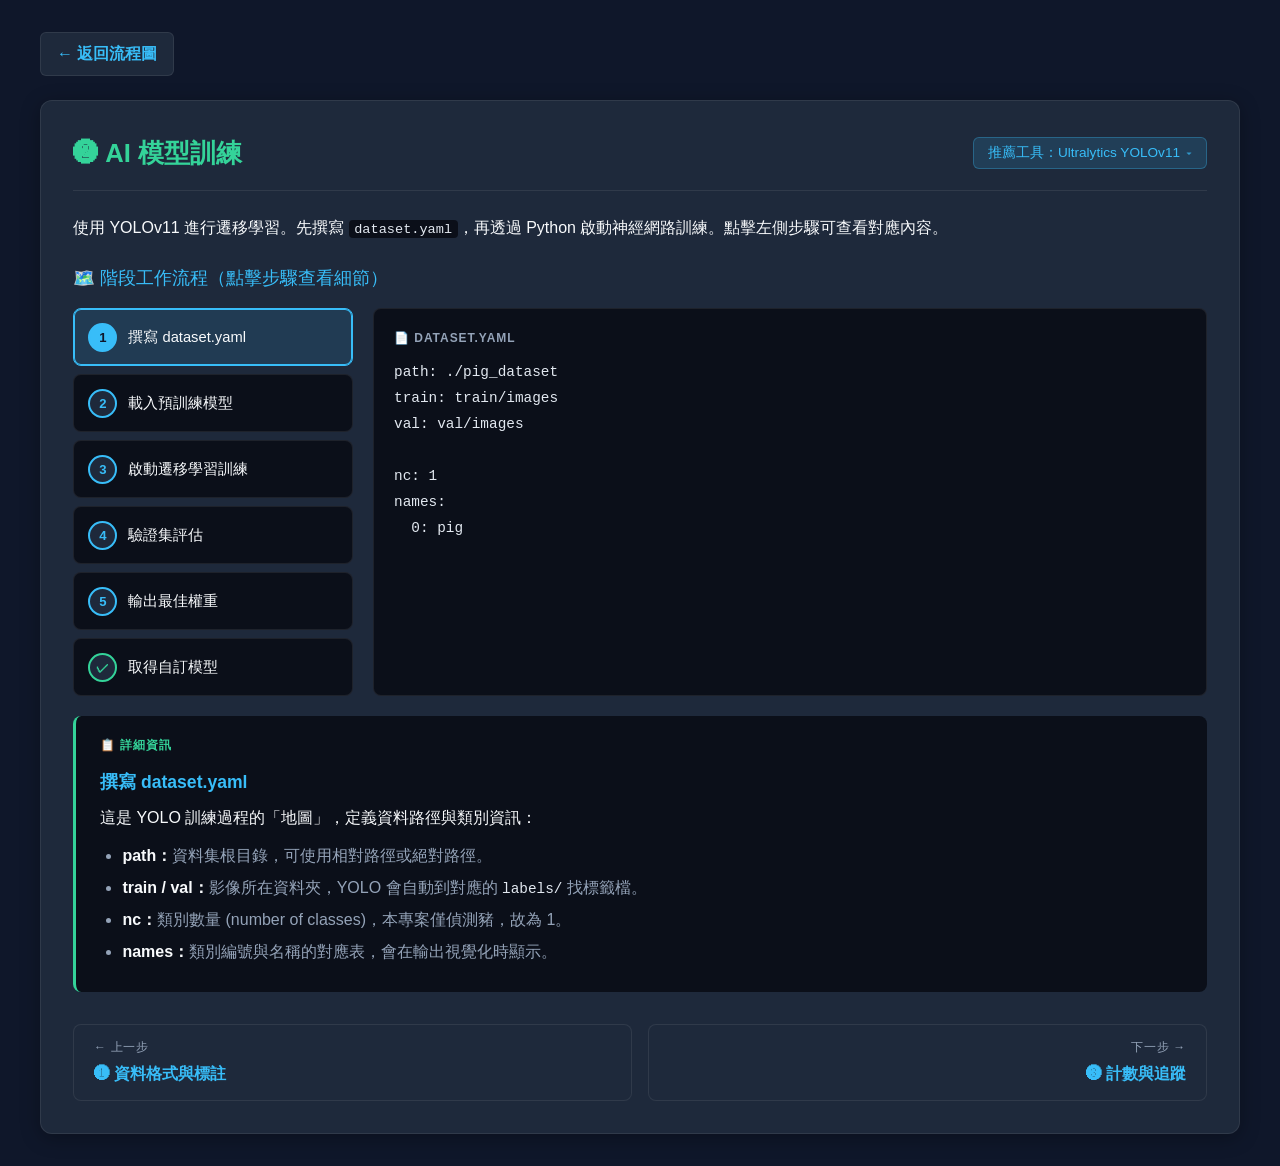
==== introduction/discriminative/stage2.html @ 11c0080a "feat: add interactive introduction site for AI pig recognition system Build a static site under intr" ====
<!DOCTYPE html>
<html lang="zh-TW">

<head>
  <meta charset="UTF-8">
  <meta name="viewport" content="width=device-width, initial-scale=1.0">
  <title>階段 2：AI 模型訓練 — 無人機 AI 豬隻辨識系統</title>
  <link rel="stylesheet" href="../styles.css">
</head>

<body>
  <div class="container">
    <a href="discriminative.html" class="back-link">← 返回流程圖</a>

    <div class="detail-panel">
      <div class="panel-header">
        <h2>❷ AI 模型訓練
          <button type="button" class="tool-badge-btn" onclick="document.getElementById('tools-dialog').showModal()">
            推薦工具：Ultralytics YOLOv11
          </button>
        </h2>
      </div>

      <dialog id="tools-dialog" class="tools-dialog">
        <div class="dialog-header">
          <h3>🔧 階段 2：模型訓練相關工具</h3>
          <button type="button" class="dialog-close" onclick="this.closest('dialog').close()" aria-label="關閉">×</button>
        </div>
        <div class="dialog-body">
          <p>本階段使用的訓練框架、底層工具與可選的實驗管理服務。</p>
          <table class="tools-table">
            <thead>
              <tr>
                <th>工具</th>
                <th>用途與特色</th>
                <th>連結</th>
              </tr>
            </thead>
            <tbody>
              <tr>
                <td class="tool-name">Ultralytics YOLO</td>
                <td class="tool-desc">YOLOv11 官方 Python 套件，提供訓練、驗證、推論、匯出一條龍 API。</td>
                <td class="tool-link"><a href="https://docs.ultralytics.com/" target="_blank" rel="noopener">前往 →</a></td>
              </tr>
              <tr>
                <td class="tool-name">PyTorch</td>
                <td class="tool-desc">YOLO 底層使用的深度學習框架，提供 GPU 加速張量運算與自動微分。</td>
                <td class="tool-link"><a href="https://pytorch.org/" target="_blank" rel="noopener">前往 →</a></td>
              </tr>
              <tr>
                <td class="tool-name">NVIDIA CUDA</td>
                <td class="tool-desc">GPU 平行運算工具包，PyTorch 透過它呼叫 NVIDIA 顯卡進行訓練加速。</td>
                <td class="tool-link"><a href="https://developer.nvidia.com/cuda-toolkit" target="_blank" rel="noopener">前往 →</a></td>
              </tr>
              <tr>
                <td class="tool-name">cuDNN</td>
                <td class="tool-desc">NVIDIA 深度神經網路加速程式庫，是 CUDA 上實作卷積等運算的關鍵元件。</td>
                <td class="tool-link"><a href="https://developer.nvidia.com/cudnn" target="_blank" rel="noopener">前往 →</a></td>
              </tr>
              <tr>
                <td class="tool-name">Weights &amp; Biases</td>
                <td class="tool-desc">可選的雲端實驗管理服務，記錄訓練曲線、超參數與模型版本，方便團隊協作。</td>
                <td class="tool-link"><a href="https://wandb.ai/" target="_blank" rel="noopener">前往 →</a></td>
              </tr>
              <tr>
                <td class="tool-name">TensorBoard</td>
                <td class="tool-desc">開源的訓練視覺化工具，可在本地檢視 loss、mAP 等指標曲線。</td>
                <td class="tool-link"><a href="https://www.tensorflow.org/tensorboard" target="_blank" rel="noopener">前往 →</a></td>
              </tr>
            </tbody>
          </table>
        </div>
      </dialog>
      <p>使用 YOLOv11 進行遷移學習。先撰寫 <code>dataset.yaml</code>，再透過 Python 啟動神經網路訓練。點擊左側步驟可查看對應內容。</p>

      <div class="section-title">🗺️ 階段工作流程（點擊步驟查看細節）</div>

      <div class="interactive-flow">
        <div class="step-buttons">
          <button class="step-btn active" data-step="1">
            <span class="step-num">1</span><span class="step-text">撰寫 dataset.yaml</span>
          </button>
          <button class="step-btn" data-step="2">
            <span class="step-num">2</span><span class="step-text">載入預訓練模型</span>
          </button>
          <button class="step-btn" data-step="3">
            <span class="step-num">3</span><span class="step-text">啟動遷移學習訓練</span>
          </button>
          <button class="step-btn" data-step="4">
            <span class="step-num">4</span><span class="step-text">驗證集評估</span>
          </button>
          <button class="step-btn" data-step="5">
            <span class="step-num">5</span><span class="step-text">輸出最佳權重</span>
          </button>
          <button class="step-btn final" data-step="6">
            <span class="step-num">✓</span><span class="step-text">取得自訂模型</span>
          </button>
        </div>

        <div class="step-preview">
          <div class="preview-content active" data-step="1">
            <div class="preview-label">📄 dataset.yaml</div>
            <pre><code>path: ./pig_dataset
train: train/images
val: val/images

nc: 1
names:
  0: pig</code></pre>
          </div>

          <div class="preview-content" data-step="2">
            <div class="preview-label">🐍 載入預訓練權重</div>
            <pre><code><span class="keyword">from</span> ultralytics <span class="keyword">import</span> YOLO

<span class="comment"># 載入官方 Nano 預訓練模型 (~5MB)</span>
model = YOLO(<span class="string">'yolo11n.pt'</span>)</code></pre>
          </div>

          <div class="preview-content" data-step="3">
            <div class="preview-label">🐍 train.py — 啟動訓練</div>
            <pre><code><span class="keyword">from</span> ultralytics <span class="keyword">import</span> YOLO

<span class="keyword">if</span> __name__ == <span class="string">'__main__'</span>:
    model = YOLO(<span class="string">'yolo11n.pt'</span>)

    model.train(
        data=<span class="string">'dataset.yaml'</span>,
        epochs=<span class="number">100</span>,
        imgsz=<span class="number">640</span>,
        device=<span class="number">0</span>  <span class="comment"># GPU index</span>
    )</code></pre>
          </div>

          <div class="preview-content" data-step="4">
            <div class="preview-label">📊 驗證指標示意</div>
            <div class="visual-block">
              <div class="visual-icon">📈</div>
              <div class="visual-title">每 epoch 自動評估</div>
              <div class="visual-sub">
                Ultralytics 會在每個 epoch 結束後對驗證集計算 mAP / Precision / Recall，並輸出 PR 曲線、混淆矩陣等圖表。
              </div>
              <div class="visual-chips">
                <span class="visual-chip">mAP@0.5</span>
                <span class="visual-chip">mAP@0.5:0.95</span>
                <span class="visual-chip">Precision</span>
                <span class="visual-chip">Recall</span>
              </div>
            </div>
          </div>

          <div class="preview-content" data-step="5">
            <div class="preview-label">📂 訓練輸出資料夾</div>
            <pre><code>runs/detect/train/
├── weights/
│   ├── best.pt        <span class="comment"># 驗證最佳權重 ⭐</span>
│   └── last.pt        <span class="comment"># 最後一個 epoch 權重</span>
├── results.csv        <span class="comment"># 每 epoch 指標</span>
├── confusion_matrix.png
├── PR_curve.png
└── train_batch0.jpg   <span class="comment"># 訓練樣本可視化</span></code></pre>
          </div>

          <div class="preview-content" data-step="6">
            <div class="preview-label">✅ 訓練完成</div>
            <div class="visual-block">
              <div class="visual-icon">🧠</div>
              <div class="visual-title">自訂豬隻偵測模型就緒</div>
              <div class="visual-sub">
                取得 <code>best.pt</code> 即可進入下一階段：串接 OpenCV 與 ByteTrack 進行即時計數與追蹤。
              </div>
              <div class="visual-chips">
                <span class="visual-chip">best.pt</span>
                <span class="visual-chip">ready for inference</span>
              </div>
            </div>
          </div>
        </div>
      </div>

      <div class="step-details">
        <div class="details-label">📋 詳細資訊</div>

        <div class="detail-content active" data-step="1">
          <h4>撰寫 dataset.yaml</h4>
          <p>這是 YOLO 訓練過程的「地圖」，定義資料路徑與類別資訊：</p>
          <ul>
            <li><strong>path：</strong>資料集根目錄，可使用相對路徑或絕對路徑。</li>
            <li><strong>train / val：</strong>影像所在資料夾，YOLO 會自動到對應的 <code>labels/</code> 找標籤檔。</li>
            <li><strong>nc：</strong>類別數量 (number of classes)，本專案僅偵測豬，故為 1。</li>
            <li><strong>names：</strong>類別編號與名稱的對應表，會在輸出視覺化時顯示。</li>
          </ul>
        </div>

        <div class="detail-content" data-step="2">
          <h4>載入預訓練模型</h4>
          <p>YOLOv11 共有 5 個尺寸可選，依算力與精度需求挑選：</p>
          <ul>
            <li><strong>yolo11n.pt (Nano)：</strong>~5MB，最快，適合無人機/邊緣裝置（本專案選用）。</li>
            <li><strong>yolo11s.pt (Small)：</strong>平衡型，精度提升明顯。</li>
            <li><strong>yolo11m.pt (Medium)：</strong>桌機級訓練的常見選擇。</li>
            <li><strong>yolo11l.pt / yolo11x.pt：</strong>大型/最大型，研究或雲端推論使用。</li>
          </ul>
          <p>使用預訓練權重作為起點即為「遷移學習」，可大幅降低資料量需求與訓練時間。</p>
        </div>

        <div class="detail-content" data-step="3">
          <h4>啟動遷移學習訓練</h4>
          <p>主要超參數說明：</p>
          <ul>
            <li><strong>epochs=100：</strong>訓練輪數。實務上會搭配 early stopping 自動收斂。</li>
            <li><strong>imgsz=640：</strong>輸入解析度。提高可增加小物件偵測能力，但 VRAM 與時間倍增。</li>
            <li><strong>device=0：</strong>指定 GPU 編號；多卡訓練可用 <code>device=[0,1]</code>。</li>
            <li><strong>batch、lr、optimizer：</strong>Ultralytics 預設已調至合理值，初期不必動。</li>
          </ul>
          <p>訓練期間會自動套用 Mosaic、隨機翻轉等資料增強策略。</p>
        </div>

        <div class="detail-content" data-step="4">
          <h4>驗證集評估</h4>
          <p>關鍵指標：</p>
          <ul>
            <li><strong>mAP@0.5：</strong>IoU 門檻 0.5 下的平均精度，最常引用的綜合指標。</li>
            <li><strong>mAP@0.5:0.95：</strong>更嚴格的標準（COCO 指標），反映框準確度。</li>
            <li><strong>Precision：</strong>預測為豬中真的是豬的比例（誤報率倒數）。</li>
            <li><strong>Recall：</strong>實際是豬中被找到的比例（漏報率倒數）。</li>
          </ul>
          <p>觀察 <code>results.csv</code> 中曲線是否仍在下降；若 val loss 上升而 train loss 下降，則為過擬合徵兆。</p>
        </div>

        <div class="detail-content" data-step="5">
          <h4>輸出最佳權重</h4>
          <p>訓練結束後檢視重點檔案：</p>
          <ul>
            <li><strong>best.pt：</strong>所有 epoch 中驗證 mAP 最高的版本，部署首選。</li>
            <li><strong>last.pt：</strong>最後一個 epoch 的權重，可用於後續續訓 (<code>resume=True</code>)。</li>
            <li><strong>results.csv / results.png：</strong>檢視訓練曲線、判斷收斂狀況。</li>
            <li><strong>confusion_matrix.png：</strong>檢視類別誤判分布（單類別時較不重要）。</li>
            <li><strong>val_batch*.jpg：</strong>視覺化驗證集預測，肉眼確認模型行為。</li>
          </ul>
        </div>

        <div class="detail-content" data-step="6">
          <h4>取得自訂模型</h4>
          <p>模型就緒後的建議：</p>
          <ul>
            <li><strong>離線驗證：</strong>在桌機端先用 <code>best.pt</code> 對未見過的測試影片做推論，確認效果。</li>
            <li><strong>版本管理：</strong>將 <code>best.pt</code> 連同 <code>dataset.yaml</code>、<code>results.csv</code> 一併存檔，便於回溯。</li>
            <li><strong>持續精進：</strong>蒐集模型表現不佳的樣本，加回訓練集進行第二輪 fine-tune。</li>
            <li><strong>進入下一階段：</strong>準備好後即可進入 Stage 3，串接 OpenCV 與 ByteTrack。</li>
          </ul>
        </div>
      </div>

      <nav class="detail-nav">
        <a href="stage1.html" class="prev">
          <span class="nav-label">← 上一步</span>
          <span class="nav-title">❶ 資料格式與標註</span>
        </a>
        <a href="stage3.html" class="next">
          <span class="nav-label">下一步 →</span>
          <span class="nav-title">❸ 計數與追蹤</span>
        </a>
      </nav>
    </div>
  </div>

  <script>
    document.querySelectorAll('.step-btn').forEach(btn => {
      btn.addEventListener('click', () => {
        const step = btn.dataset.step;
        document.querySelectorAll('.step-btn').forEach(b => b.classList.toggle('active', b.dataset.step === step));
        document.querySelectorAll('.preview-content').forEach(p => p.classList.toggle('active', p.dataset.step === step));
        document.querySelectorAll('.detail-content').forEach(d => d.classList.toggle('active', d.dataset.step === step));
      });
    });

    // Click backdrop to close dialog
    document.querySelectorAll('dialog').forEach(dialog => {
      dialog.addEventListener('click', (e) => {
        if (e.target === dialog) dialog.close();
      });
    });
  </script>
</body>

</html>
---- introduction/styles.css ----
:root {
  --bg-color: #0f172a;
  --card-bg: #1e293b;
  --card-hover: #273449;
  --text-color: #f8fafc;
  --text-muted: #94a3b8;
  --primary: #38bdf8;
  --primary-hover: #7dd3fc;
  --accent: #34d399;
  --code-bg: #0b0f19;
  --border: rgba(255, 255, 255, 0.08);
}

* {
  box-sizing: border-box;
  margin: 0;
  padding: 0;
  font-family: -apple-system, BlinkMacSystemFont, "Segoe UI", Roboto, "Helvetica Neue", Arial, sans-serif;
}

body {
  background-color: var(--bg-color);
  color: var(--text-color);
  padding: 2rem 1rem;
  line-height: 1.6;
  min-height: 100vh;
}

.container {
  max-width: 1200px;
  margin: 0 auto;
}

header {
  text-align: center;
  margin-bottom: 2.5rem;
}

header h1 {
  font-size: 2.2rem;
  color: var(--primary);
  margin-bottom: 0.5rem;
}

header p {
  color: var(--text-muted);
  font-size: 1.1rem;
}

/* ===== Landing Page: Two Pillars ===== */
.system-overview {
  display: grid;
  grid-template-columns: 1fr auto 1fr;
  gap: 1.5rem;
  align-items: stretch;
  margin: 3rem 0 2rem 0;
}

.pillar-card {
  background-color: var(--card-bg);
  border: 1px solid var(--border);
  border-radius: 16px;
  padding: 2.5rem 1.75rem;
  text-decoration: none;
  color: inherit;
  display: flex;
  flex-direction: column;
  align-items: center;
  text-align: center;
  gap: 1rem;
  cursor: pointer;
  transition: all 0.3s ease;
  position: relative;
  overflow: hidden;
  box-shadow: 0 6px 20px rgba(0, 0, 0, 0.3);
  min-height: 360px;
  justify-content: center;
}

.pillar-card::before {
  content: "";
  position: absolute;
  inset: 0;
  background: radial-gradient(circle at 50% 0%, rgba(56, 189, 248, 0.12) 0%, transparent 60%);
  opacity: 0;
  transition: opacity 0.3s ease;
  pointer-events: none;
}

.pillar-card:hover {
  border-color: var(--primary);
  transform: translateY(-6px);
  box-shadow: 0 14px 36px rgba(56, 189, 248, 0.22);
}

.pillar-card:hover::before {
  opacity: 1;
}

.pillar-card.right:hover {
  border-color: var(--accent);
  box-shadow: 0 14px 36px rgba(52, 211, 153, 0.22);
}

.pillar-card.right::before {
  background: radial-gradient(circle at 50% 0%, rgba(52, 211, 153, 0.12) 0%, transparent 60%);
}

.pillar-icon {
  font-size: 5rem;
  line-height: 1;
  filter: drop-shadow(0 6px 18px rgba(56, 189, 248, 0.3));
}

.pillar-card.right .pillar-icon {
  filter: drop-shadow(0 6px 18px rgba(52, 211, 153, 0.3));
}

.pillar-title {
  font-size: 1.8rem;
  font-weight: 700;
  color: var(--text-color);
  margin-top: 0.5rem;
}

.pillar-subtitle {
  font-size: 1rem;
  color: var(--primary);
  font-weight: 500;
}

.pillar-card.right .pillar-subtitle {
  color: var(--accent);
}

.pillar-tag {
  display: inline-block;
  font-size: 0.95rem;
  color: var(--text-muted);
  padding: 0.4rem 1rem;
  background-color: var(--code-bg);
  border-radius: 999px;
  border: 1px solid var(--border);
  margin-top: 0.5rem;
}

.pillar-tag strong {
  color: var(--primary);
  font-weight: 600;
}

.pillar-card.right .pillar-tag strong {
  color: var(--accent);
}

.pillar-desc {
  color: var(--text-muted);
  font-size: 0.95rem;
  line-height: 1.6;
  max-width: 280px;
}

.pillar-cta {
  margin-top: 0.5rem;
  font-size: 0.9rem;
  color: var(--primary);
  font-weight: 600;
  display: inline-flex;
  align-items: center;
  gap: 0.4rem;
}

.pillar-card.right .pillar-cta {
  color: var(--accent);
}

.pillar-card.disabled {
  opacity: 0.65;
  cursor: not-allowed;
}

.pillar-card.disabled:hover {
  transform: none;
  border-color: var(--border);
  box-shadow: 0 6px 20px rgba(0, 0, 0, 0.3);
}

.pillar-card.disabled:hover::before {
  opacity: 0;
}

.pillar-card .badge-soon {
  position: absolute;
  top: 1rem;
  right: 1rem;
  background-color: rgba(52, 211, 153, 0.15);
  color: var(--accent);
  padding: 0.25rem 0.65rem;
  border-radius: 999px;
  font-size: 0.72rem;
  font-weight: 600;
  letter-spacing: 0.04em;
}

/* Flow arrow between pillars */
.system-flow-arrow {
  display: flex;
  align-items: center;
  justify-content: center;
  position: relative;
  padding: 0 0.5rem;
  min-width: 80px;
}

.system-flow-arrow .arrow-line {
  position: absolute;
  top: 50%;
  left: 0;
  right: 0;
  height: 2px;
  background: linear-gradient(to right, var(--primary), var(--accent));
  transform: translateY(-50%);
  z-index: 0;
}

.system-flow-arrow .arrow-head {
  position: relative;
  z-index: 1;
  color: var(--accent);
  font-size: 2.4rem;
  font-weight: 700;
  background-color: var(--bg-color);
  padding: 0 0.4rem;
  line-height: 1;
}

.system-flow-arrow .arrow-label {
  position: absolute;
  top: calc(50% - 2rem);
  left: 50%;
  transform: translateX(-50%);
  color: var(--text-muted);
  font-size: 0.78rem;
  letter-spacing: 0.08em;
  text-transform: uppercase;
  white-space: nowrap;
  background-color: var(--bg-color);
  padding: 0 0.5rem;
}

@media (max-width: 800px) {
  .system-overview {
    grid-template-columns: 1fr;
  }

  .pillar-card {
    min-height: auto;
    padding: 2rem 1.5rem;
  }

  .system-flow-arrow {
    transform: rotate(90deg);
    min-height: 60px;
    min-width: auto;
  }
}

/* ===== Flowchart (Homepage) ===== */
.flowchart {
  display: flex;
  align-items: stretch;
  justify-content: space-between;
  gap: 1rem;
  flex-wrap: wrap;
  margin-top: 2rem;
}

.flow-node {
  flex: 1 1 220px;
  min-width: 220px;
  background-color: var(--card-bg);
  border: 1px solid var(--border);
  border-radius: 12px;
  padding: 1.5rem 1.25rem;
  text-decoration: none;
  color: inherit;
  display: flex;
  flex-direction: column;
  gap: 0.75rem;
  transition: all 0.25s ease;
  cursor: pointer;
  position: relative;
  box-shadow: 0 4px 16px rgba(0, 0, 0, 0.25);
}

.flow-node:hover {
  background-color: var(--card-hover);
  border-color: var(--primary);
  transform: translateY(-4px);
  box-shadow: 0 8px 24px rgba(56, 189, 248, 0.18);
}

.flow-node:hover .flow-node-number {
  color: var(--primary-hover);
}

.flow-node-number {
  font-size: 1rem;
  color: var(--primary);
  font-weight: 700;
  letter-spacing: 0.05em;
  transition: color 0.2s ease;
}

.flow-node-title {
  font-size: 1.2rem;
  color: var(--accent);
  font-weight: 700;
}

.flow-node-desc {
  font-size: 0.92rem;
  color: var(--text-muted);
  flex: 1;
}

.flow-node-badge {
  align-self: flex-start;
  background-color: rgba(56, 189, 248, 0.12);
  color: var(--primary);
  padding: 0.25rem 0.6rem;
  border-radius: 4px;
  font-size: 0.78rem;
  font-weight: 500;
}

.flow-node-cta {
  margin-top: 0.25rem;
  font-size: 0.85rem;
  color: var(--primary);
  font-weight: 600;
}

.flow-arrow {
  display: flex;
  align-items: center;
  justify-content: center;
  color: var(--primary);
  font-size: 1.8rem;
  font-weight: 700;
  flex: 0 0 auto;
  user-select: none;
}

@media (max-width: 900px) {
  .flowchart {
    flex-direction: column;
    align-items: stretch;
  }

  .flow-arrow {
    transform: rotate(90deg);
    padding: 0.25rem 0;
  }
}

/* ===== Section Heading (Homepage Sections) ===== */
.home-section {
  margin: 4rem 0 1.5rem 0;
}

.section-heading {
  font-size: 1.6rem;
  color: var(--primary);
  margin-bottom: 0.5rem;
  text-align: center;
}

.section-heading-sub {
  text-align: center;
  color: var(--text-muted);
  margin-bottom: 2rem;
  font-size: 0.95rem;
}

/* ===== Comparison Table ===== */
.comparison-table-wrap {
  background-color: var(--card-bg);
  border: 1px solid var(--border);
  border-radius: 12px;
  overflow: hidden;
  box-shadow: 0 4px 16px rgba(0, 0, 0, 0.25);
}

.comparison-table {
  width: 100%;
  border-collapse: collapse;
}

.comparison-table thead th {
  padding: 1.1rem 1rem;
  background-color: var(--code-bg);
  font-weight: 700;
  font-size: 1rem;
  text-align: center;
  border-bottom: 1px solid var(--border);
}

.comparison-table thead th.col-label {
  color: var(--text-muted);
  font-size: 0.85rem;
  letter-spacing: 0.05em;
  text-transform: uppercase;
}

.comparison-table thead th.col-left {
  color: var(--primary);
}

.comparison-table thead th.col-right {
  color: var(--accent);
}

.comparison-table tbody tr {
  border-bottom: 1px solid var(--border);
  transition: background-color 0.15s ease;
}

.comparison-table tbody tr:last-child {
  border-bottom: none;
}

.comparison-table tbody tr:hover {
  background-color: rgba(56, 189, 248, 0.04);
}

.comparison-table tbody td {
  padding: 0.95rem 1rem;
  vertical-align: top;
  line-height: 1.55;
  color: var(--text-color);
  font-size: 0.92rem;
}

.comparison-table td.col-label {
  background-color: rgba(11, 15, 25, 0.5);
  color: var(--text-muted);
  font-weight: 600;
  font-size: 0.88rem;
  white-space: nowrap;
  width: 140px;
}

.comparison-table td.col-left {
  border-left: 3px solid transparent;
}

.comparison-table td.col-right {
  border-left: 3px solid transparent;
}

.comparison-table tbody tr:hover td.col-left {
  border-left-color: var(--primary);
}

.comparison-table tbody tr:hover td.col-right {
  border-left-color: var(--accent);
}

/* ===== Jobs Section ===== */
.jobs-group {
  margin-bottom: 2.5rem;
}

.jobs-group-title {
  font-size: 1.15rem;
  color: var(--accent);
  margin-bottom: 1rem;
  display: flex;
  align-items: center;
  gap: 0.5rem;
  padding-bottom: 0.5rem;
  border-bottom: 1px solid var(--border);
}

.jobs-grid {
  display: grid;
  grid-template-columns: repeat(auto-fit, minmax(290px, 1fr));
  gap: 1rem;
}

.job-card {
  background-color: var(--card-bg);
  border: 1px solid var(--border);
  border-radius: 10px;
  padding: 1.25rem;
  transition: all 0.2s ease;
  display: flex;
  flex-direction: column;
  gap: 0.65rem;
}

.job-card:hover {
  border-color: var(--primary);
  transform: translateY(-3px);
  box-shadow: 0 8px 20px rgba(56, 189, 248, 0.12);
}

.job-title {
  font-weight: 700;
  color: var(--primary);
  font-size: 1.05rem;
  display: flex;
  align-items: center;
  gap: 0.5rem;
}

.job-en {
  color: var(--text-muted);
  font-size: 0.78rem;
  font-weight: 500;
  letter-spacing: 0.03em;
}

.job-skills {
  display: flex;
  flex-wrap: wrap;
  gap: 0.35rem;
}

.job-skill {
  background-color: rgba(52, 211, 153, 0.12);
  color: var(--accent);
  font-size: 0.75rem;
  font-weight: 500;
  padding: 0.18rem 0.55rem;
  border-radius: 999px;
}

.job-desc {
  font-size: 0.88rem;
  color: var(--text-muted);
  line-height: 1.6;
}

.job-desc ul {
  padding-left: 1.2rem;
  margin: 0;
}

.job-desc li {
  margin-bottom: 0.3rem;
}

@media (max-width: 768px) {
  .comparison-table td.col-label,
  .comparison-table th.col-label {
    width: auto;
    font-size: 0.78rem;
  }

  .comparison-table thead th,
  .comparison-table tbody td {
    padding: 0.65rem 0.6rem;
    font-size: 0.85rem;
  }
}

/* ===== Architecture Diagram (Homepage) ===== */
.flow-diagram {
  margin: 3rem 0 1rem 0;
  padding: 1.5rem;
  background-color: var(--card-bg);
  border: 1px solid var(--border);
  border-radius: 12px;
  text-align: center;
  box-shadow: 0 4px 16px rgba(0, 0, 0, 0.25);
}

.flow-diagram img {
  max-width: 100%;
  height: auto;
  border-radius: 8px;
  display: block;
  margin: 0 auto;
}

.flow-diagram figcaption {
  margin-top: 1rem;
  color: var(--text-muted);
  font-size: 0.95rem;
  font-style: italic;
}

/* ===== Detail Page ===== */
.back-link {
  display: inline-flex;
  align-items: center;
  gap: 0.4rem;
  color: var(--primary);
  text-decoration: none;
  font-weight: 600;
  margin-bottom: 1.5rem;
  padding: 0.5rem 1rem;
  border: 1px solid var(--border);
  border-radius: 6px;
  background-color: var(--card-bg);
  transition: all 0.2s ease;
}

.back-link:hover {
  background-color: var(--card-hover);
  border-color: var(--primary);
}

.detail-panel {
  background-color: var(--card-bg);
  padding: 2rem;
  border-radius: 12px;
  box-shadow: 0 4px 20px rgba(0, 0, 0, 0.3);
  border: 1px solid var(--border);
}

.panel-header {
  border-bottom: 1px solid var(--border);
  padding-bottom: 1rem;
  margin-bottom: 1.5rem;
}

.panel-header h2 {
  color: var(--accent);
  font-size: 1.6rem;
  display: flex;
  align-items: center;
  gap: 0.5rem;
  flex-wrap: wrap;
}

.tool-badge {
  background-color: rgba(56, 189, 248, 0.15);
  color: var(--primary);
  padding: 0.2rem 0.6rem;
  border-radius: 4px;
  font-size: 0.85rem;
  font-weight: normal;
  margin-left: auto;
}

/* Tool badge as button */
.tool-badge-btn {
  background-color: rgba(56, 189, 248, 0.15);
  color: var(--primary);
  padding: 0.35rem 0.85rem;
  border-radius: 6px;
  font-size: 0.85rem;
  font-weight: 500;
  margin-left: auto;
  border: 1px solid rgba(56, 189, 248, 0.3);
  cursor: pointer;
  font-family: inherit;
  display: inline-flex;
  align-items: center;
  gap: 0.4rem;
  transition: all 0.2s ease;
}

.tool-badge-btn:hover {
  background-color: rgba(56, 189, 248, 0.25);
  border-color: var(--primary);
  color: var(--primary-hover);
  transform: translateY(-1px);
}

.tool-badge-btn::after {
  content: "▾";
  font-size: 0.75rem;
  opacity: 0.7;
}

/* Dialog */
.tools-dialog {
  background-color: var(--card-bg);
  color: var(--text-color);
  border: 1px solid var(--border);
  border-radius: 12px;
  padding: 0;
  max-width: 720px;
  width: 92%;
  max-height: calc(100vh - 4rem);
  box-shadow: 0 12px 48px rgba(0, 0, 0, 0.6);
  position: fixed;
  inset: 0;
  margin: auto;
  overflow: auto;
}

.tools-dialog::backdrop {
  background-color: rgba(8, 12, 24, 0.7);
  backdrop-filter: blur(4px);
}

.tools-dialog[open] {
  animation: dialog-pop 0.18s ease-out;
}

@keyframes dialog-pop {
  from { opacity: 0; transform: translateY(-8px) scale(0.98); }
  to   { opacity: 1; transform: translateY(0) scale(1); }
}

.dialog-header {
  display: flex;
  align-items: center;
  justify-content: space-between;
  padding: 1.1rem 1.4rem;
  border-bottom: 1px solid var(--border);
}

.dialog-header h3 {
  color: var(--accent);
  font-size: 1.15rem;
  font-weight: 700;
}

.dialog-close {
  background: none;
  border: none;
  color: var(--text-muted);
  font-size: 1.6rem;
  cursor: pointer;
  line-height: 1;
  padding: 0 0.25rem;
  transition: color 0.2s ease;
  font-family: inherit;
}

.dialog-close:hover {
  color: var(--primary);
}

.dialog-body {
  padding: 1.25rem 1.4rem 1.5rem 1.4rem;
}

.dialog-body > p {
  color: var(--text-muted);
  font-size: 0.9rem;
  margin-bottom: 0.85rem;
}

.tools-table {
  width: 100%;
  border-collapse: collapse;
  font-size: 0.9rem;
}

.tools-table thead th {
  text-align: left;
  padding: 0.65rem 0.75rem;
  color: var(--primary);
  font-weight: 600;
  font-size: 0.78rem;
  text-transform: uppercase;
  letter-spacing: 0.05em;
  border-bottom: 1px solid var(--border);
  background-color: var(--code-bg);
}

.tools-table tbody td {
  padding: 0.75rem;
  border-bottom: 1px solid var(--border);
  vertical-align: top;
  color: var(--text-color);
}

.tools-table tbody tr:last-child td {
  border-bottom: none;
}

.tools-table tbody tr:hover td {
  background-color: rgba(56, 189, 248, 0.04);
}

.tools-table .tool-name {
  font-weight: 600;
  color: var(--accent);
  white-space: nowrap;
}

.tools-table .tool-desc {
  color: var(--text-muted);
  line-height: 1.5;
}

.tools-table a {
  color: var(--primary);
  text-decoration: none;
  font-weight: 500;
  white-space: nowrap;
  transition: color 0.2s ease;
}

.tools-table a:hover {
  color: var(--primary-hover);
  text-decoration: underline;
}

@media (max-width: 600px) {
  .tools-table thead {
    display: none;
  }

  .tools-table tbody td {
    display: block;
    padding: 0.4rem 0.75rem;
    border-bottom: none;
  }

  .tools-table tbody tr {
    display: block;
    padding: 0.75rem 0;
    border-bottom: 1px solid var(--border);
  }

  .tools-table .tool-name::before { content: "🔧 "; }
  .tools-table .tool-desc::before { content: "📝 "; }
  .tools-table .tool-link::before { content: "🔗 "; }
}

.section-title {
  font-size: 1.1rem;
  color: var(--primary);
  margin: 1.5rem 0 0.5rem 0;
  display: flex;
  align-items: center;
}

/* Pagination between detail pages */
.detail-nav {
  display: flex;
  justify-content: space-between;
  gap: 1rem;
  margin-top: 2rem;
}

.detail-nav a {
  flex: 1;
  text-decoration: none;
  background-color: var(--card-bg);
  border: 1px solid var(--border);
  padding: 0.85rem 1.25rem;
  border-radius: 8px;
  color: var(--text-color);
  transition: all 0.2s ease;
  display: flex;
  flex-direction: column;
  gap: 0.2rem;
}

.detail-nav a:hover {
  background-color: var(--card-hover);
  border-color: var(--primary);
}

.detail-nav a.next {
  text-align: right;
  align-items: flex-end;
}

.detail-nav a.disabled {
  opacity: 0.35;
  pointer-events: none;
}

.detail-nav .nav-label {
  font-size: 0.75rem;
  color: var(--text-muted);
  letter-spacing: 0.06em;
  text-transform: uppercase;
}

.detail-nav .nav-title {
  font-weight: 600;
  color: var(--primary);
}

/* ===== Stage Flow Diagram ===== */
.stage-flow {
  display: flex;
  flex-direction: column;
  gap: 0;
  margin: 1rem 0 1.5rem 0;
  padding: 1.25rem;
  background-color: var(--code-bg);
  border-radius: 8px;
  border: 1px solid var(--border);
}

.stage-step {
  display: flex;
  gap: 1rem;
  align-items: flex-start;
  position: relative;
  padding: 0.5rem 0;
}

.stage-step:not(:last-child)::after {
  content: "";
  position: absolute;
  left: 1.1rem;
  top: 2.6rem;
  bottom: -0.5rem;
  width: 2px;
  background: linear-gradient(to bottom, var(--primary) 0%, var(--primary) 70%, transparent 100%);
  opacity: 0.5;
}

.step-marker {
  flex: 0 0 2.2rem;
  width: 2.2rem;
  height: 2.2rem;
  border-radius: 50%;
  background-color: var(--card-bg);
  border: 2px solid var(--primary);
  color: var(--primary);
  display: flex;
  align-items: center;
  justify-content: center;
  font-weight: 700;
  font-size: 0.9rem;
  z-index: 1;
  position: relative;
}

.step-marker.final {
  background-color: var(--accent);
  border-color: var(--accent);
  color: var(--bg-color);
}

.step-content {
  flex: 1;
  padding-top: 0.15rem;
  padding-bottom: 0.75rem;
}

.step-title {
  font-weight: 600;
  color: var(--text-color);
  font-size: 1rem;
  margin-bottom: 0.2rem;
  display: flex;
  align-items: center;
  gap: 0.4rem;
  flex-wrap: wrap;
}

.step-title .step-tag {
  font-size: 0.72rem;
  background-color: rgba(52, 211, 153, 0.15);
  color: var(--accent);
  padding: 0.1rem 0.45rem;
  border-radius: 4px;
  font-weight: 500;
}

.step-desc {
  font-size: 0.88rem;
  color: var(--text-muted);
  line-height: 1.5;
}

/* ===== Interactive Step Flow ===== */
.interactive-flow {
  display: grid;
  grid-template-columns: 280px 1fr;
  gap: 1.25rem;
  margin: 1rem 0 0 0;
}

.step-buttons {
  display: flex;
  flex-direction: column;
  gap: 0.5rem;
}

.step-btn {
  background-color: var(--code-bg);
  border: 1px solid var(--border);
  color: var(--text-color);
  padding: 0.85rem 0.9rem;
  border-radius: 8px;
  cursor: pointer;
  text-align: left;
  font-size: 0.92rem;
  font-weight: 500;
  display: flex;
  align-items: center;
  gap: 0.7rem;
  transition: all 0.2s ease;
  font-family: inherit;
  width: 100%;
}

.step-btn:hover {
  background-color: var(--card-hover);
  border-color: var(--primary);
}

.step-btn.active {
  background-color: rgba(56, 189, 248, 0.12);
  border-color: var(--primary);
  color: var(--text-color);
  box-shadow: 0 0 0 1px var(--primary) inset;
}

.step-btn .step-num {
  flex: 0 0 1.8rem;
  width: 1.8rem;
  height: 1.8rem;
  border-radius: 50%;
  background-color: var(--card-bg);
  border: 2px solid var(--primary);
  color: var(--primary);
  display: flex;
  align-items: center;
  justify-content: center;
  font-weight: 700;
  font-size: 0.82rem;
  transition: all 0.2s ease;
}

.step-btn.active .step-num {
  background-color: var(--primary);
  color: var(--bg-color);
}

.step-btn.final .step-num {
  border-color: var(--accent);
  color: var(--accent);
}

.step-btn.final.active .step-num {
  background-color: var(--accent);
  color: var(--bg-color);
}

.step-btn .step-text {
  flex: 1;
  line-height: 1.3;
}

/* Preview panel */
.step-preview {
  background-color: var(--code-bg);
  border-radius: 8px;
  border: 1px solid var(--border);
  padding: 1.25rem;
  min-height: 320px;
  display: flex;
  flex-direction: column;
}

.preview-content {
  display: none;
  flex: 1;
  flex-direction: column;
}

.preview-content.active {
  display: flex;
}

.preview-content pre {
  margin-top: 0;
  border: none;
  background-color: transparent;
  padding: 0;
  flex: 1;
}

.preview-label {
  font-size: 0.75rem;
  color: var(--text-muted);
  text-transform: uppercase;
  letter-spacing: 0.08em;
  margin-bottom: 0.6rem;
  font-weight: 600;
}

/* Visual / image placeholder */
.visual-block {
  display: flex;
  flex-direction: column;
  align-items: center;
  justify-content: center;
  text-align: center;
  padding: 2rem 1rem;
  gap: 0.85rem;
  background: radial-gradient(circle at center, rgba(56, 189, 248, 0.08) 0%, transparent 70%);
  border-radius: 8px;
  flex: 1;
  min-height: 240px;
}

.visual-block .visual-icon {
  font-size: 4.2rem;
  line-height: 1;
  filter: drop-shadow(0 4px 12px rgba(56, 189, 248, 0.25));
}

.visual-block .visual-title {
  font-weight: 700;
  font-size: 1.15rem;
  color: var(--accent);
}

.visual-block .visual-sub {
  color: var(--text-muted);
  font-size: 0.9rem;
  max-width: 440px;
  line-height: 1.55;
}

.visual-chips {
  display: flex;
  flex-wrap: wrap;
  justify-content: center;
  gap: 0.4rem;
  margin-top: 0.4rem;
}

.visual-chip {
  background-color: rgba(56, 189, 248, 0.12);
  color: var(--primary);
  padding: 0.25rem 0.7rem;
  border-radius: 999px;
  font-size: 0.78rem;
  font-weight: 500;
}

/* Detail section */
.step-details {
  margin-top: 1.25rem;
  padding: 1.25rem 1.5rem;
  background-color: var(--code-bg);
  border-radius: 8px;
  border-left: 3px solid var(--accent);
}

.details-label {
  font-size: 0.75rem;
  color: var(--accent);
  text-transform: uppercase;
  letter-spacing: 0.08em;
  margin-bottom: 0.75rem;
  font-weight: 700;
}

.detail-content {
  display: none;
}

.detail-content.active {
  display: block;
}

.detail-content h4 {
  color: var(--primary);
  font-size: 1.1rem;
  margin-bottom: 0.6rem;
}

.detail-content p {
  margin-bottom: 0.75rem;
  color: var(--text-color);
  line-height: 1.65;
}

.detail-content ul {
  padding-left: 1.4rem;
  color: var(--text-muted);
}

.detail-content li {
  margin-bottom: 0.45rem;
  line-height: 1.55;
}

.detail-content li strong {
  color: var(--text-color);
  font-weight: 600;
}

@media (max-width: 900px) {
  .interactive-flow {
    grid-template-columns: 1fr;
  }

  .step-preview {
    min-height: 240px;
  }
}

/* ===== Code Blocks ===== */
pre {
  background-color: var(--code-bg);
  padding: 1.2rem;
  border-radius: 6px;
  overflow-x: auto;
  border: 1px solid var(--border);
  margin-top: 0.5rem;
}

code {
  font-family: "Fira Code", Consolas, Monaco, monospace;
  font-size: 0.9rem;
  color: #e2e8f0;
}

p code {
  background-color: var(--code-bg);
  padding: 0.1rem 0.35rem;
  border-radius: 4px;
  font-size: 0.85rem;
}

.comment { color: #64748b; }
.keyword { color: #ff79c6; }
.string  { color: #f1fa8c; }
.number  { color: #bd93f9; }

@media (max-width: 768px) {
  body { padding: 1rem 0.5rem; }
  header h1 { font-size: 1.6rem; }
  .detail-panel { padding: 1.2rem; }
  .panel-header h2 { font-size: 1.3rem; }
  .tool-badge { margin-left: 0; }
}
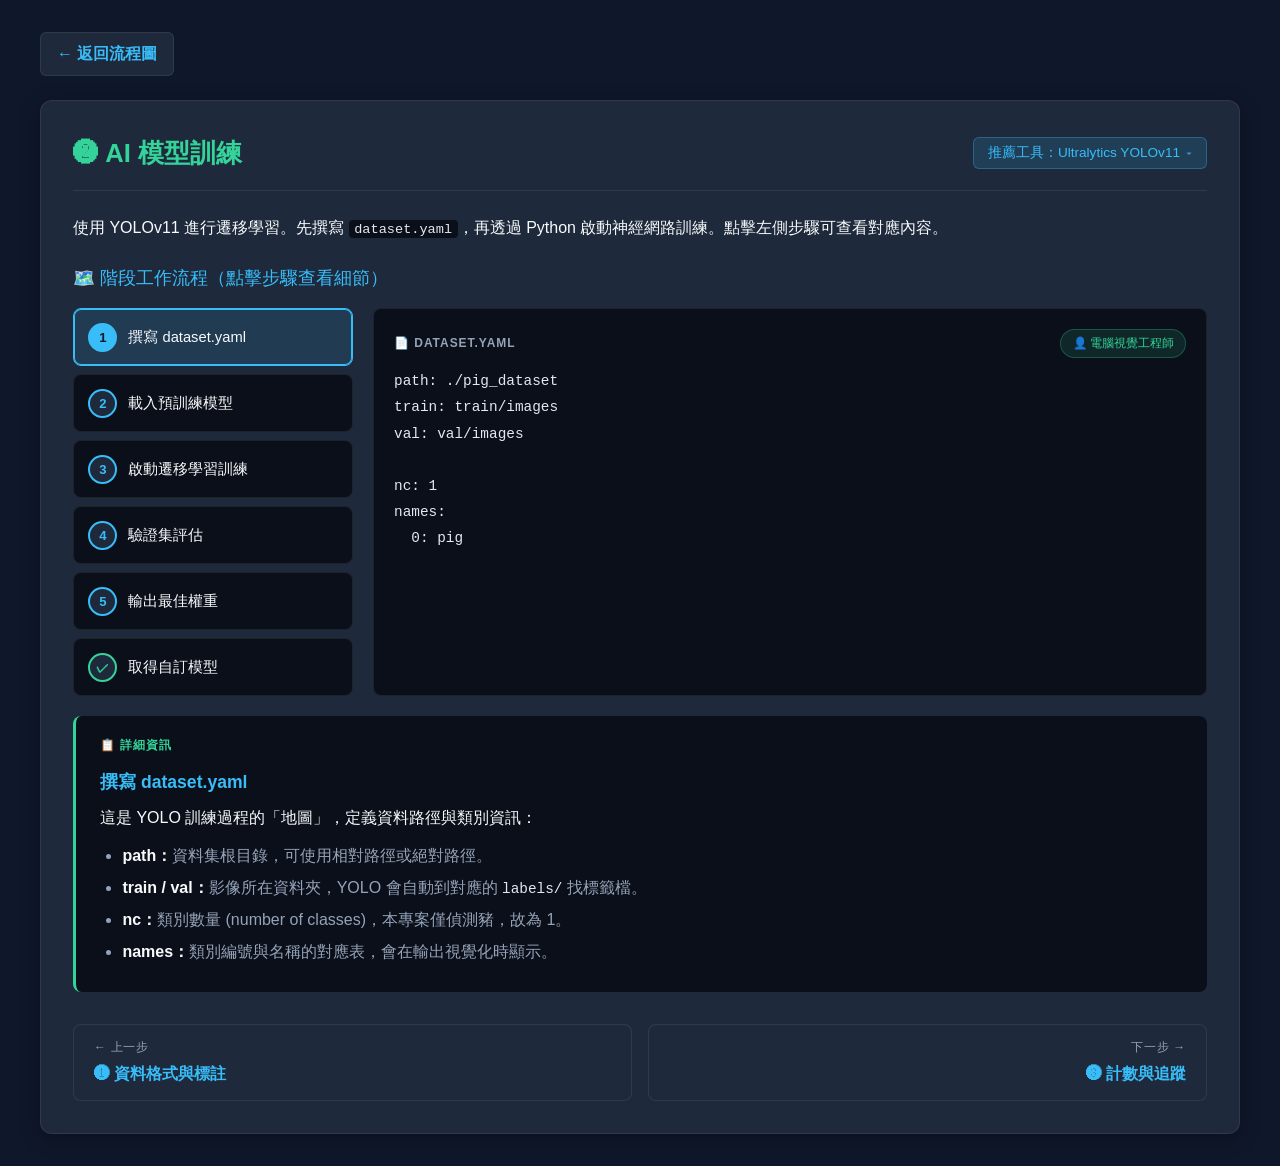
==== commit 4a77745a: "feat: add preview-job status badges to generative and discriminative stages" ====
--- a/introduction/discriminative/stage2.html
+++ b/introduction/discriminative/stage2.html
@@ -99,7 +99,7 @@
 
         <div class="step-preview">
           <div class="preview-content active" data-step="1">
-            <div class="preview-label">📄 dataset.yaml</div>
+            <div class="preview-label"><span>📄 dataset.yaml</span><span class="preview-job">👤 電腦視覺工程師</span></div>
             <pre><code>path: ./pig_dataset
 train: train/images
 val: val/images
@@ -110,7 +110,7 @@
           </div>
 
           <div class="preview-content" data-step="2">
-            <div class="preview-label">🐍 載入預訓練權重</div>
+            <div class="preview-label"><span>🐍 載入預訓練權重</span><span class="preview-job">👤 電腦視覺工程師</span></div>
             <pre><code><span class="keyword">from</span> ultralytics <span class="keyword">import</span> YOLO
 
 <span class="comment"># 載入官方 Nano 預訓練模型 (~5MB)</span>
@@ -118,7 +118,7 @@
           </div>
 
           <div class="preview-content" data-step="3">
-            <div class="preview-label">🐍 train.py — 啟動訓練</div>
+            <div class="preview-label"><span>🐍 train.py — 啟動訓練</span><span class="preview-job">👤 電腦視覺工程師</span></div>
             <pre><code><span class="keyword">from</span> ultralytics <span class="keyword">import</span> YOLO
 
 <span class="keyword">if</span> __name__ == <span class="string">'__main__'</span>:
@@ -133,7 +133,7 @@
           </div>
 
           <div class="preview-content" data-step="4">
-            <div class="preview-label">📊 驗證指標示意</div>
+            <div class="preview-label"><span>📊 驗證指標示意</span><span class="preview-job">👤 電腦視覺工程師</span></div>
             <div class="visual-block">
               <div class="visual-icon">📈</div>
               <div class="visual-title">每 epoch 自動評估</div>
@@ -150,7 +150,7 @@
           </div>
 
           <div class="preview-content" data-step="5">
-            <div class="preview-label">📂 訓練輸出資料夾</div>
+            <div class="preview-label"><span>📂 訓練輸出資料夾</span><span class="preview-job">👤 電腦視覺工程師</span></div>
             <pre><code>runs/detect/train/
 ├── weights/
 │   ├── best.pt        <span class="comment"># 驗證最佳權重 ⭐</span>
@@ -162,7 +162,7 @@
           </div>
 
           <div class="preview-content" data-step="6">
-            <div class="preview-label">✅ 訓練完成</div>
+            <div class="preview-label"><span>✅ 訓練完成</span><span class="preview-job">👤 電腦視覺工程師</span></div>
             <div class="visual-block">
               <div class="visual-icon">🧠</div>
               <div class="visual-title">自訂豬隻偵測模型就緒</div>
--- a/introduction/styles.css
+++ b/introduction/styles.css
@@ -1086,6 +1086,27 @@
   letter-spacing: 0.08em;
   margin-bottom: 0.6rem;
   font-weight: 600;
+  display: flex;
+  justify-content: space-between;
+  align-items: center;
+  gap: 1rem;
+  flex-wrap: wrap;
+}
+
+.preview-job {
+  text-transform: none;
+  letter-spacing: normal;
+  font-size: 0.72rem;
+  color: var(--accent);
+  background-color: rgba(52, 211, 153, 0.12);
+  padding: 0.25rem 0.7rem;
+  border-radius: 999px;
+  font-weight: 500;
+  border: 1px solid rgba(52, 211, 153, 0.28);
+  white-space: nowrap;
+  display: inline-flex;
+  align-items: center;
+  gap: 0.3rem;
 }
 
 /* Visual / image placeholder */
